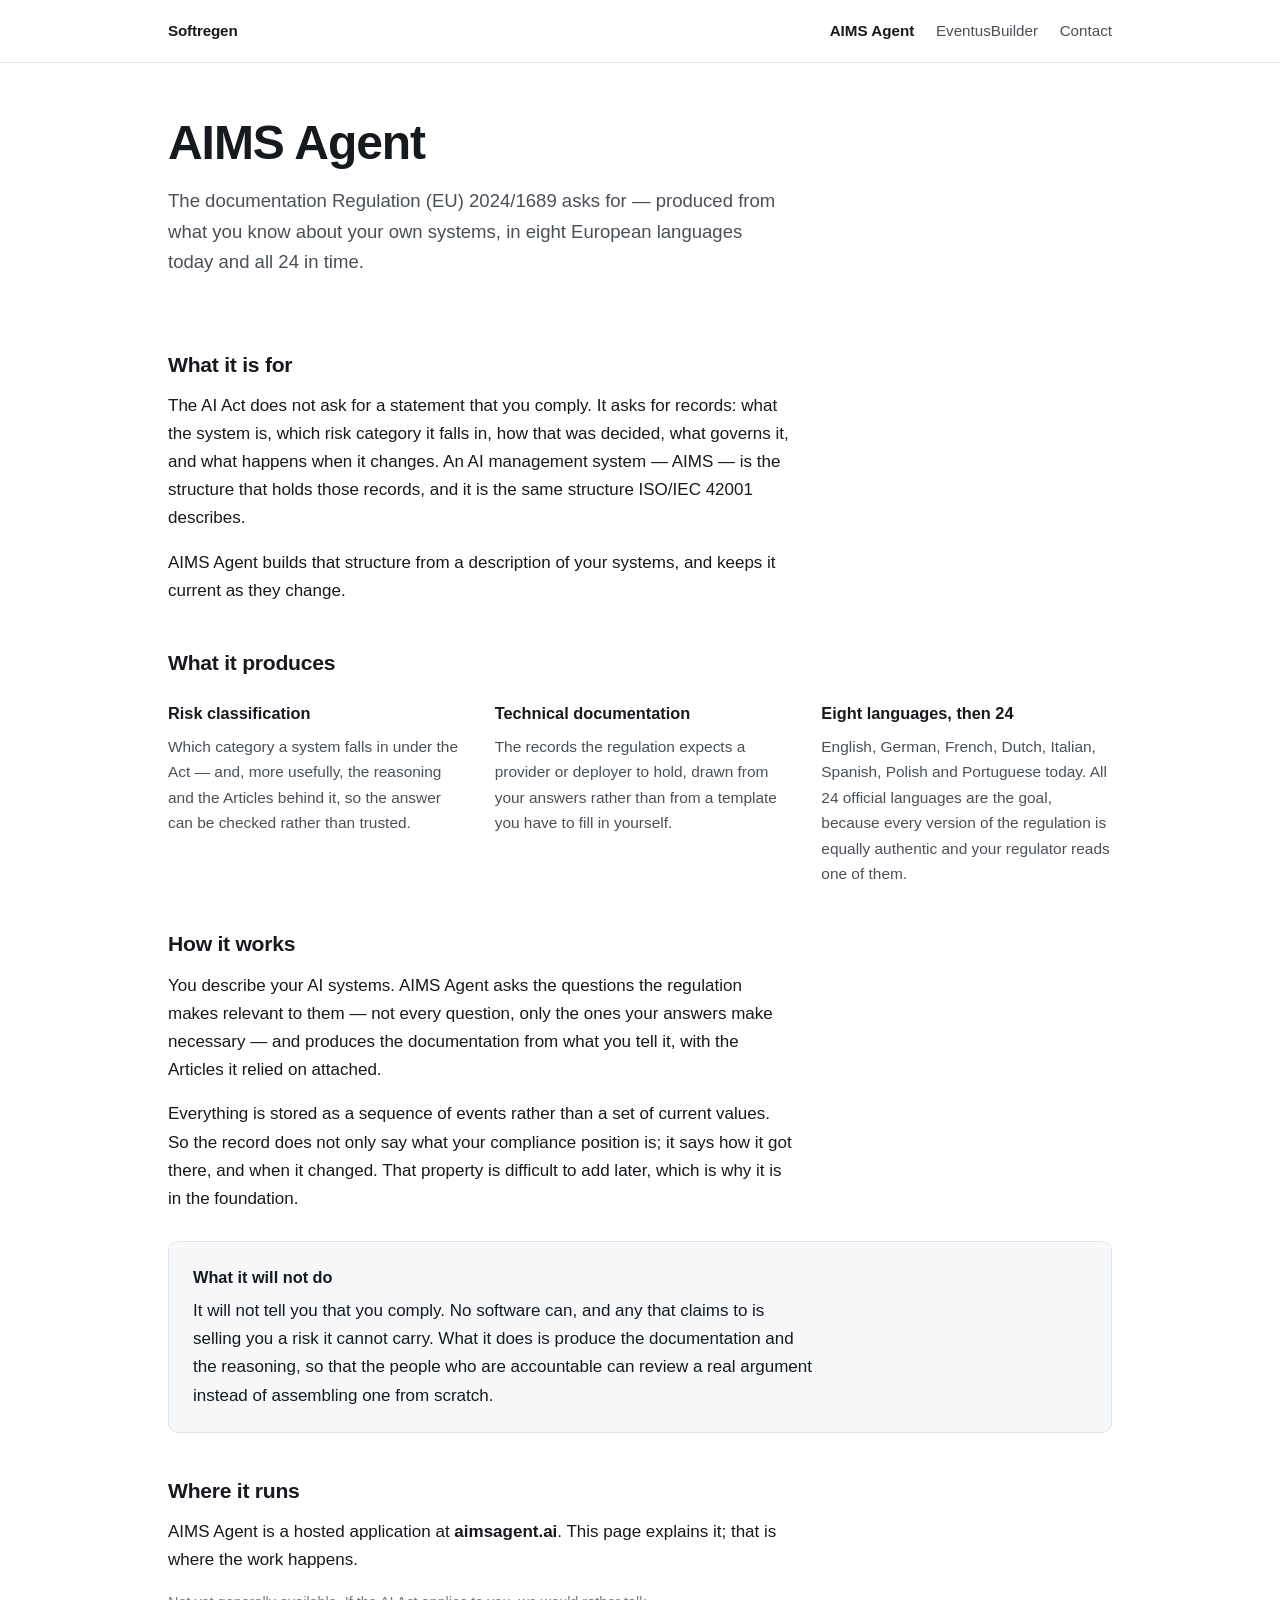
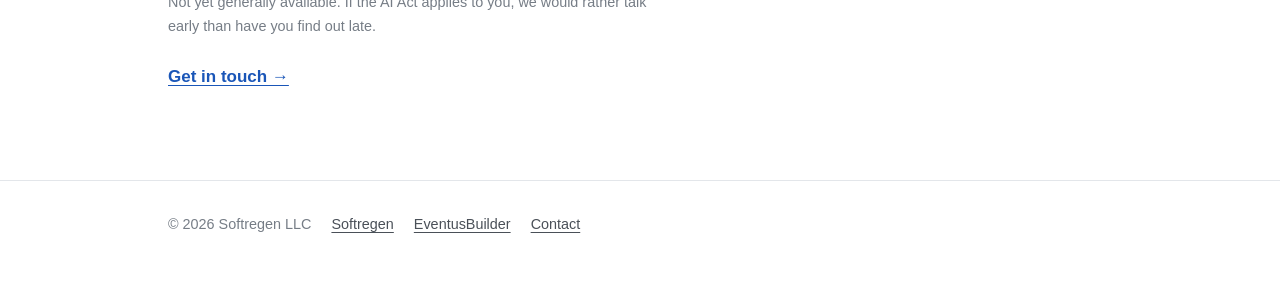
==== aims/index.html @ fa4140e0 "feat: the four static pages for softregen.com Plain HTML and one stylesheet. No build step, no depen" ====
<!doctype html>
<html lang="en">
<head>
<meta charset="utf-8">
<meta name="viewport" content="width=device-width, initial-scale=1">
<title>AIMS Agent — EU AI Act compliance documentation | Softregen</title>
<meta name="description" content="AIMS Agent produces the documentation Regulation (EU) 2024/1689 asks for — risk classification, technical documentation and AI management system records — in eight European languages, with all 24 to follow.">
<link rel="stylesheet" href="/style.css">
</head>
<body>

<header class="site">
  <div class="wrap">
    <a class="brand" href="/">Softregen</a>
    <nav>
      <a href="/aims/" aria-current="page">AIMS Agent</a>
      <a href="/eventus/">EventusBuilder</a>
      <a href="/contact/">Contact</a>
    </nav>
  </div>
</header>

<main>
  <div class="wrap">

    <section class="hero">
      <h1>AIMS Agent</h1>
      <p class="lede">
        The documentation Regulation (EU) 2024/1689 asks for — produced from what you know about your
        own systems, in eight European languages today and all 24 in time.
      </p>
    </section>

    <h2>What it is for</h2>

    <p>
      The AI Act does not ask for a statement that you comply. It asks for records: what the system is,
      which risk category it falls in, how that was decided, what governs it, and what happens when it
      changes. An AI management system — AIMS — is the structure that holds those records, and it is
      the same structure ISO/IEC 42001 describes.
    </p>

    <p>
      AIMS Agent builds that structure from a description of your systems, and keeps it current as they
      change.
    </p>

    <h2>What it produces</h2>

    <div class="grid">
      <div>
        <h3>Risk classification</h3>
        <p>
          Which category a system falls in under the Act — and, more usefully, the reasoning and the
          Articles behind it, so the answer can be checked rather than trusted.
        </p>
      </div>
      <div>
        <h3>Technical documentation</h3>
        <p>
          The records the regulation expects a provider or deployer to hold, drawn from your answers
          rather than from a template you have to fill in yourself.
        </p>
      </div>
      <div>
        <h3>Eight languages, then 24</h3>
        <p>
          English, German, French, Dutch, Italian, Spanish, Polish and Portuguese today. All 24 official
          languages are the goal, because every version of the regulation is equally authentic and your
          regulator reads one of them.
        </p>
      </div>
    </div>

    <h2>How it works</h2>

    <p>
      You describe your AI systems. AIMS Agent asks the questions the regulation makes relevant to
      them — not every question, only the ones your answers make necessary — and produces the
      documentation from what you tell it, with the Articles it relied on attached.
    </p>

    <p>
      Everything is stored as a sequence of events rather than a set of current values. So the record
      does not only say what your compliance position is; it says how it got there, and when it
      changed. That property is difficult to add later, which is why it is in the foundation.
    </p>

    <div class="panel">
      <h3>What it will not do</h3>
      <p>
        It will not tell you that you comply. No software can, and any that claims to is selling you a
        risk it cannot carry. What it does is produce the documentation and the reasoning, so that the
        people who are accountable can review a real argument instead of assembling one from scratch.
      </p>
    </div>

    <h2>Where it runs</h2>

    <p>
      AIMS Agent is a hosted application at <strong>aimsagent.ai</strong>. This page explains it; that
      is where the work happens.
    </p>

    <p class="note">
      Not yet generally available. If the AI Act applies to you, we would rather talk early than have
      you find out late.
    </p>

    <p><a class="cta" href="/contact/">Get in touch →</a></p>

  </div>
</main>

<footer class="site">
  <div class="wrap">
    <span>© 2026 Softregen LLC</span>
    <a href="/">Softregen</a>
    <a href="/eventus/">EventusBuilder</a>
    <a href="/contact/">Contact</a>
  </div>
</footer>

</body>
</html>
---- style.css ----
/* Softregen — one stylesheet, no build step, no external requests. */

:root {
  --ink:        #16191d;
  --ink-soft:   #4a5058;
  --ink-faint:  #767d86;
  --rule:       #e3e6ea;
  --bg:         #ffffff;
  --bg-soft:    #f7f8fa;
  --accent:     #1a56b8;
  --accent-ink: #0f3d88;
  --max:        62rem;
}

@media (prefers-color-scheme: dark) {
  :root {
    --ink:        #e8eaed;
    --ink-soft:   #b3b9c2;
    --ink-faint:  #868d97;
    --rule:       #2b3037;
    --bg:         #14171a;
    --bg-soft:    #1b1f23;
    --accent:     #6ba3f5;
    --accent-ink: #9dc3ff;
  }
}

*, *::before, *::after { box-sizing: border-box; }

html { -webkit-text-size-adjust: 100%; }

body {
  margin: 0;
  background: var(--bg);
  color: var(--ink);
  font: 400 17px/1.65 -apple-system, BlinkMacSystemFont, "Segoe UI", Roboto,
        "Helvetica Neue", Arial, sans-serif;
  font-feature-settings: "kern" 1;
}

.wrap { max-width: var(--max); margin: 0 auto; padding: 0 1.5rem; }

/* ---- header ---- */

header.site {
  border-bottom: 1px solid var(--rule);
  padding: 1.15rem 0;
  font-size: 0.95rem;
}
header.site .wrap { display: flex; align-items: baseline; gap: 1.5rem; flex-wrap: wrap; }
header.site a { text-decoration: none; color: var(--ink-soft); }
header.site a:hover { color: var(--accent); }
header.site .brand { font-weight: 650; color: var(--ink); letter-spacing: -0.01em; margin-right: auto; }
header.site nav { display: flex; gap: 1.35rem; flex-wrap: wrap; }
header.site nav a[aria-current="page"] { color: var(--ink); font-weight: 600; }

/* ---- type ---- */

h1 {
  font-size: clamp(1.9rem, 1.3rem + 2.4vw, 3rem);
  line-height: 1.15;
  letter-spacing: -0.022em;
  font-weight: 680;
  margin: 0 0 1rem;
  max-width: 24ch;
}
h2 {
  font-size: 1.32rem;
  line-height: 1.3;
  letter-spacing: -0.012em;
  font-weight: 650;
  margin: 2.75rem 0 0.85rem;
}
h3 { font-size: 1.02rem; font-weight: 650; margin: 1.75rem 0 0.4rem; }

p { margin: 0 0 1.05rem; max-width: 66ch; }
.lede { font-size: 1.16rem; color: var(--ink-soft); max-width: 60ch; }

a { color: var(--accent); text-underline-offset: 0.18em; }
a:hover { color: var(--accent-ink); }

strong { font-weight: 640; }
code { font-family: ui-monospace, SFMono-Regular, Menlo, Consolas, monospace; font-size: 0.88em; }

/* ---- layout pieces ---- */

main { padding: 3.25rem 0 4.5rem; }

.hero { padding-bottom: 0.75rem; }

.grid {
  display: grid;
  grid-template-columns: repeat(auto-fit, minmax(15.5rem, 1fr));
  gap: 1.5rem 2.25rem;
  margin: 1.5rem 0 0;
}
.grid h3 { margin-top: 0; }
.grid p { font-size: 0.965rem; color: var(--ink-soft); margin-bottom: 0; }

.panel {
  background: var(--bg-soft);
  border: 1px solid var(--rule);
  border-radius: 10px;
  padding: 1.4rem 1.5rem;
  margin: 1.75rem 0;
}
.panel > :last-child { margin-bottom: 0; }
.panel h3 { margin-top: 0; }

ul.plain { list-style: none; padding: 0; margin: 1rem 0; max-width: 66ch; }
ul.plain li { padding: 0.55rem 0; border-top: 1px solid var(--rule); }
ul.plain li:first-child { border-top: none; }

dl.facts { margin: 1.5rem 0; display: grid; grid-template-columns: auto 1fr; gap: 0.55rem 1.5rem; max-width: 46rem; }
dl.facts dt { color: var(--ink-faint); font-size: 0.9rem; white-space: nowrap; }
dl.facts dd { margin: 0; font-size: 0.95rem; }

.cta { display: inline-block; margin-top: 0.5rem; font-weight: 600; }

.note { font-size: 0.9rem; color: var(--ink-faint); max-width: 60ch; }

/* ---- footer ---- */

footer.site {
  border-top: 1px solid var(--rule);
  padding: 2rem 0 3rem;
  font-size: 0.9rem;
  color: var(--ink-faint);
}
footer.site .wrap { display: flex; gap: 1.25rem; flex-wrap: wrap; align-items: baseline; }
footer.site a { color: var(--ink-soft); }
footer.site .spacer { margin-left: auto; }

@media (max-width: 34rem) {
  body { font-size: 16px; }
  main { padding: 2.25rem 0 3rem; }
  dl.facts { grid-template-columns: 1fr; gap: 0.15rem; }
  dl.facts dd { margin-bottom: 0.7rem; }
}
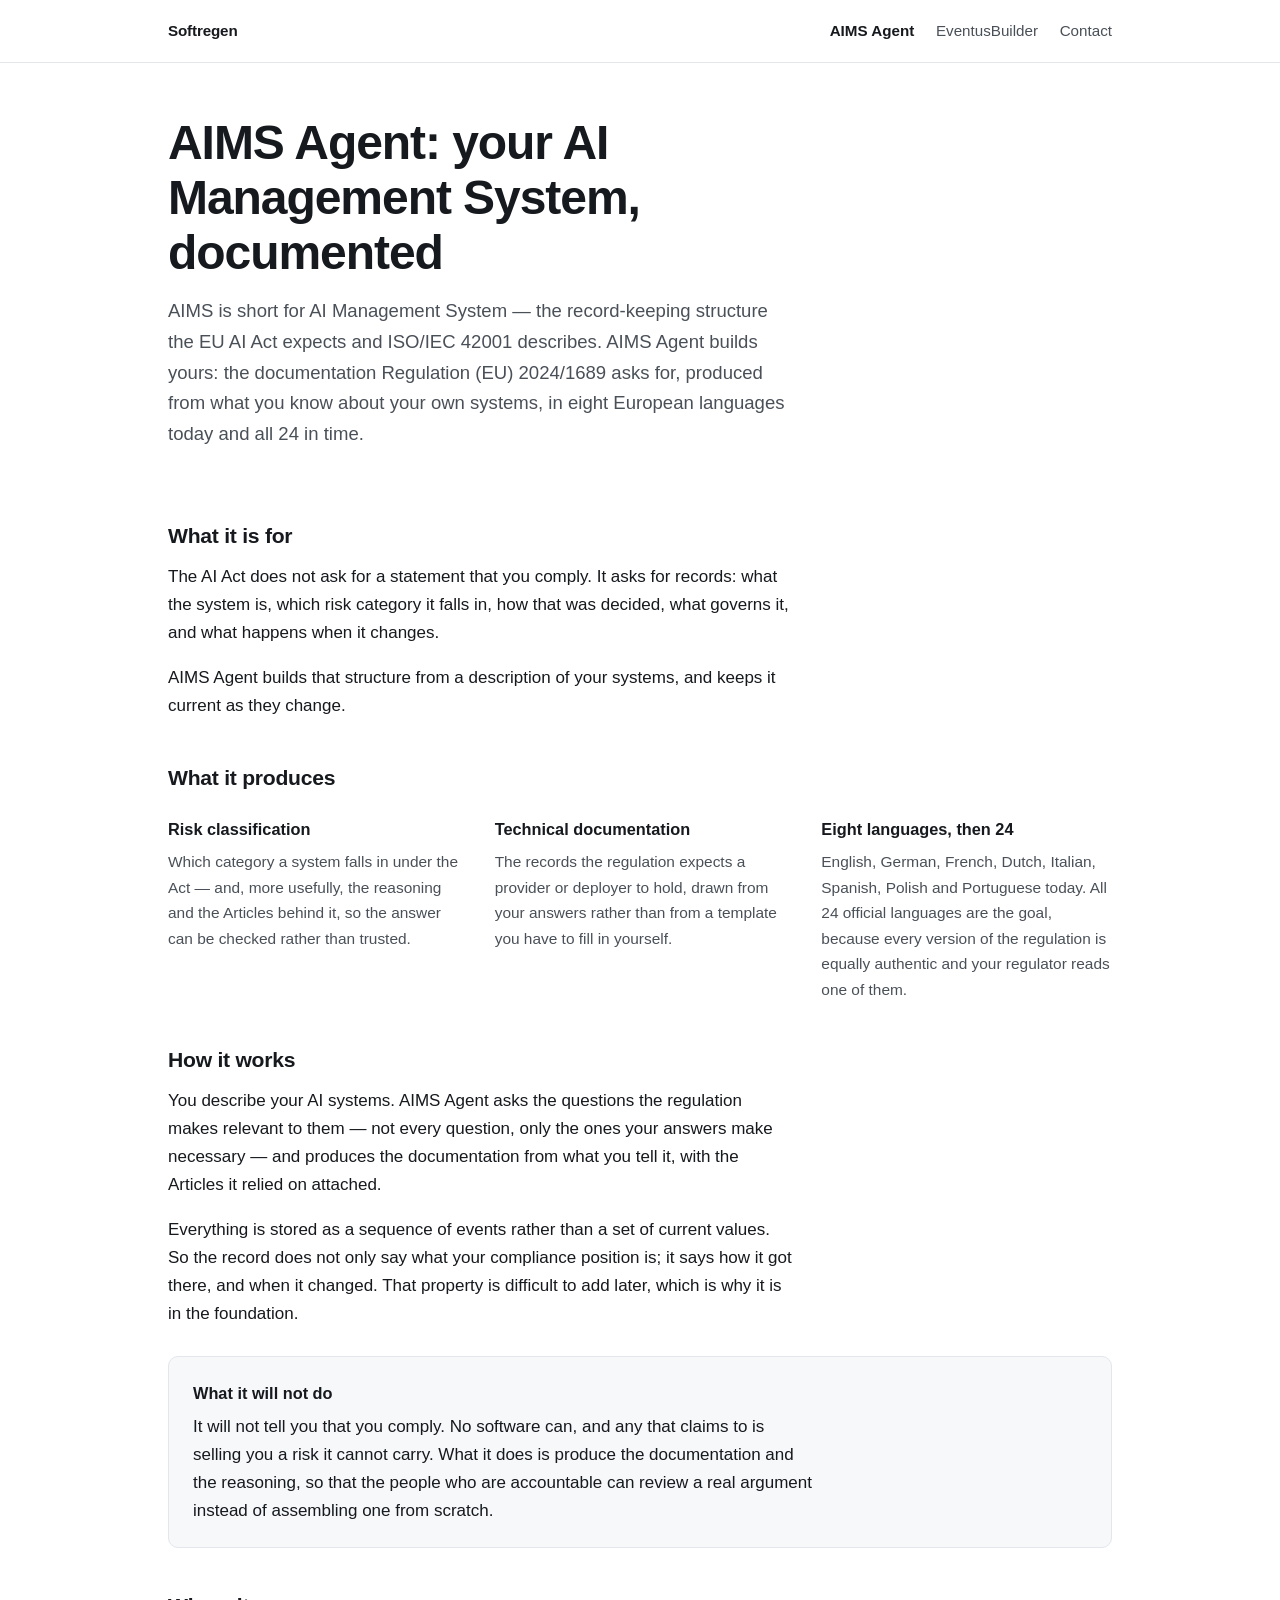
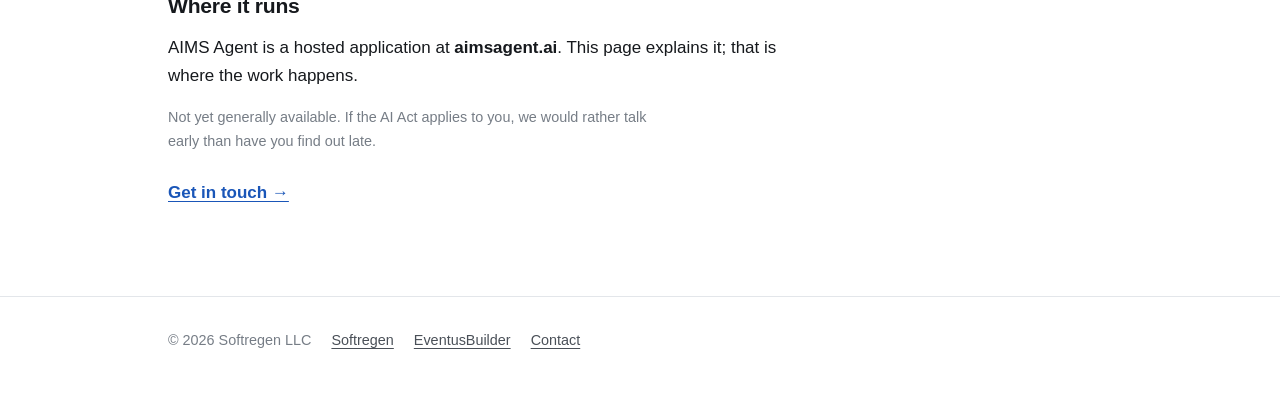
==== commit 00eaa278: "copy: expand AIMS on first use, drop a claim that expires on 1 January From a marketing review of th" ====
--- a/aims/index.html
+++ b/aims/index.html
@@ -3,7 +3,7 @@
 <head>
 <meta charset="utf-8">
 <meta name="viewport" content="width=device-width, initial-scale=1">
-<title>AIMS Agent — EU AI Act compliance documentation | Softregen</title>
+<title>AIMS Agent — AI Management System documentation for the EU AI Act | Softregen</title>
 <meta name="description" content="AIMS Agent produces the documentation Regulation (EU) 2024/1689 asks for — risk classification, technical documentation and AI management system records — in eight European languages, with all 24 to follow.">
 <link rel="stylesheet" href="/style.css">
 </head>
@@ -24,10 +24,12 @@
   <div class="wrap">
 
     <section class="hero">
-      <h1>AIMS Agent</h1>
+      <h1>AIMS Agent: your AI Management System, documented</h1>
       <p class="lede">
-        The documentation Regulation (EU) 2024/1689 asks for — produced from what you know about your
-        own systems, in eight European languages today and all 24 in time.
+        AIMS is short for AI Management System — the record-keeping structure the EU AI Act expects and
+        ISO/IEC 42001 describes. AIMS Agent builds yours: the documentation Regulation (EU) 2024/1689
+        asks for, produced from what you know about your own systems, in eight European languages today
+        and all 24 in time.
       </p>
     </section>
 
@@ -36,8 +38,7 @@
     <p>
       The AI Act does not ask for a statement that you comply. It asks for records: what the system is,
       which risk category it falls in, how that was decided, what governs it, and what happens when it
-      changes. An AI management system — AIMS — is the structure that holds those records, and it is
-      the same structure ISO/IEC 42001 describes.
+      changes.
     </p>
 
     <p>
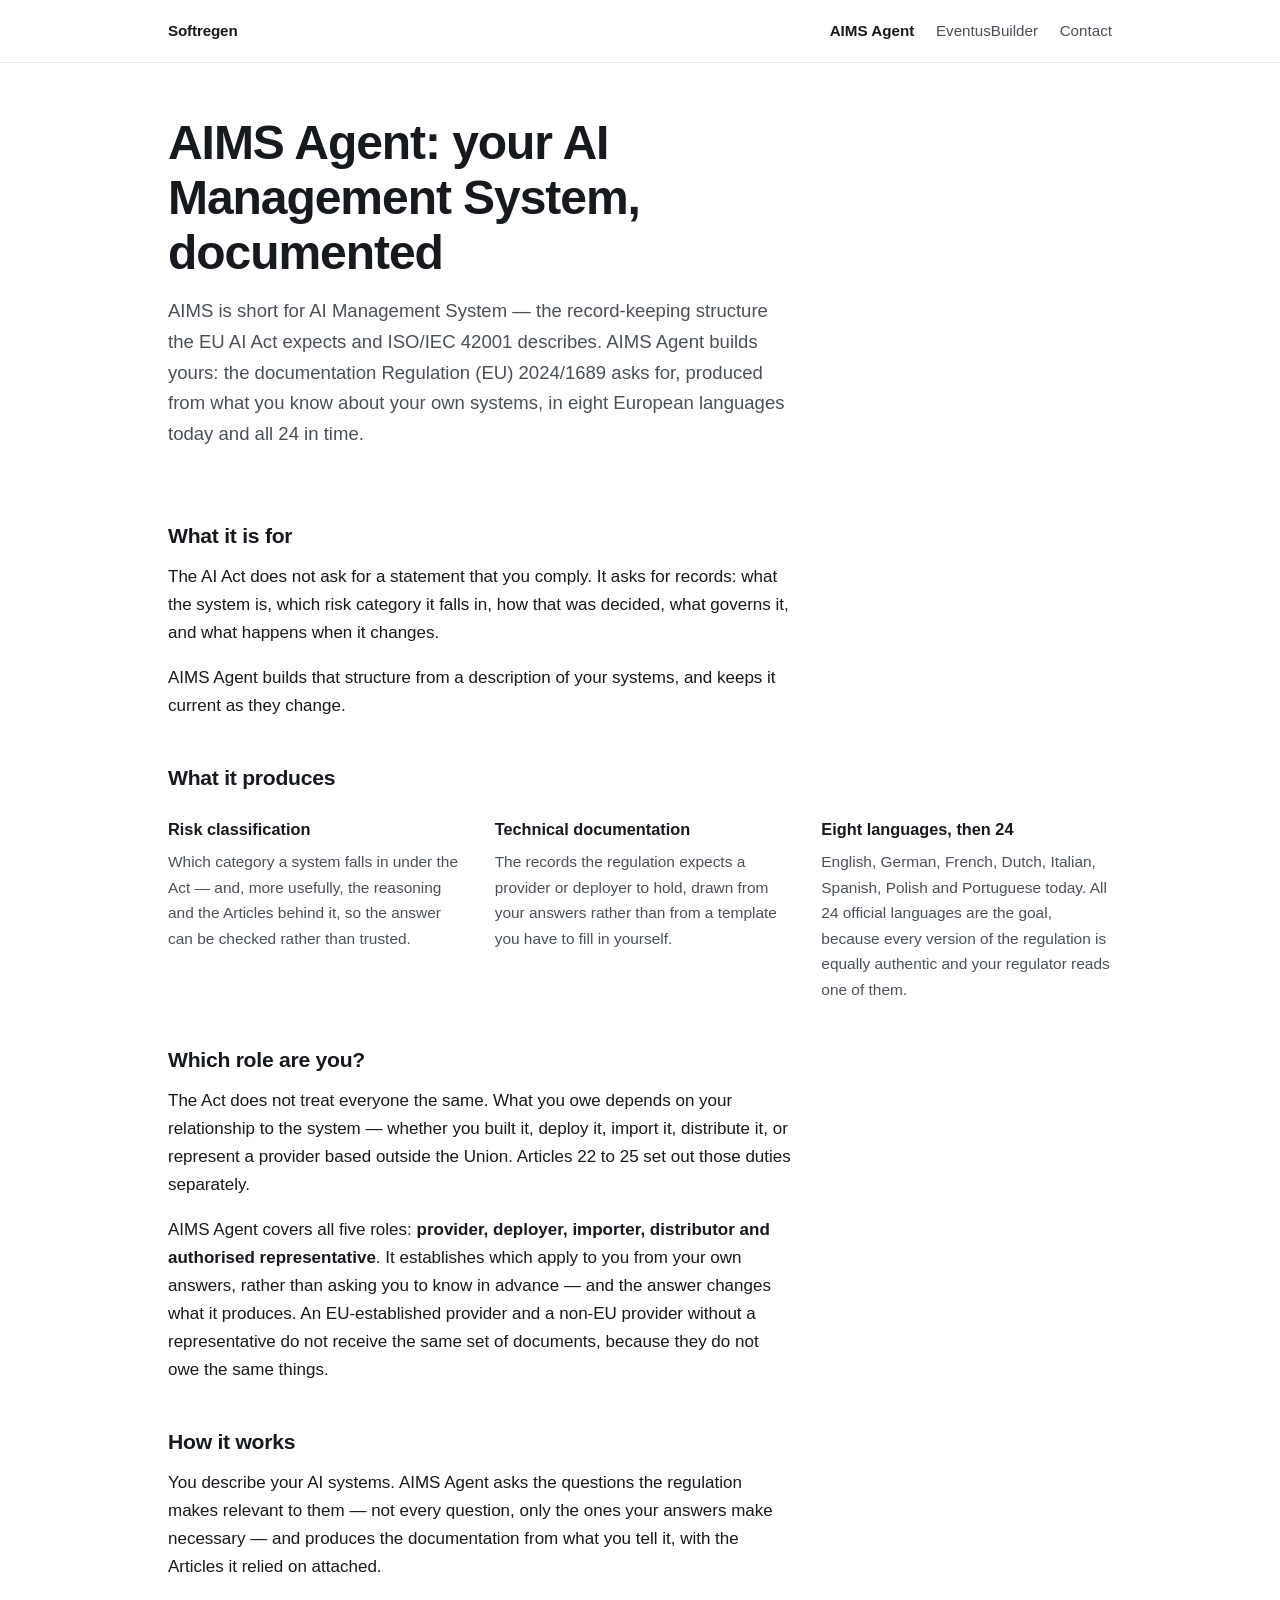
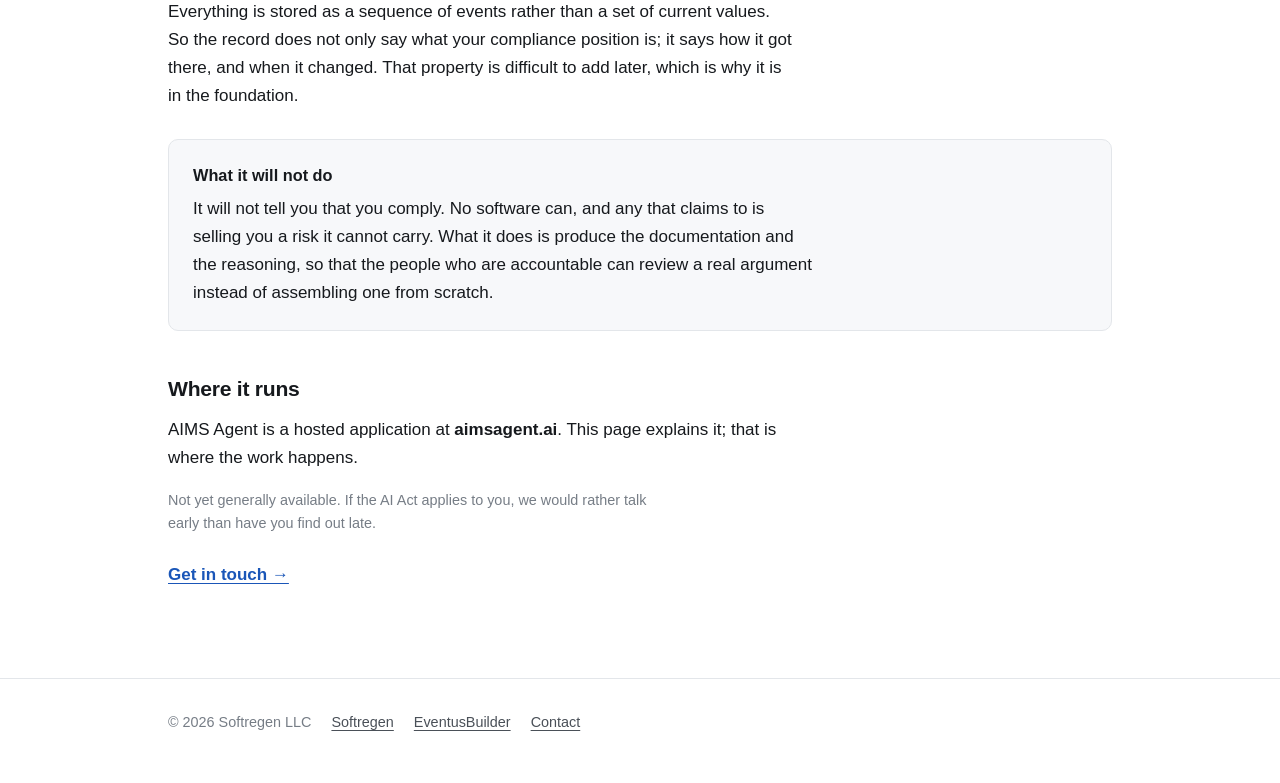
==== commit b0250966: "copy: sharper headline, jurisdiction, and which operator role the product serves Three operator deci" ====
--- a/aims/index.html
+++ b/aims/index.html
@@ -73,6 +73,22 @@
       </div>
     </div>
 
+    <h2>Which role are you?</h2>
+
+    <p>
+      The Act does not treat everyone the same. What you owe depends on your relationship to the
+      system — whether you built it, deploy it, import it, distribute it, or represent a provider
+      based outside the Union. Articles 22 to 25 set out those duties separately.
+    </p>
+
+    <p>
+      AIMS Agent covers all five roles: <strong>provider, deployer, importer, distributor and
+      authorised representative</strong>. It establishes which apply to you from your own answers,
+      rather than asking you to know in advance — and the answer changes what it produces. An
+      EU-established provider and a non-EU provider without a representative do not receive the same
+      set of documents, because they do not owe the same things.
+    </p>
+
     <h2>How it works</h2>
 
     <p>
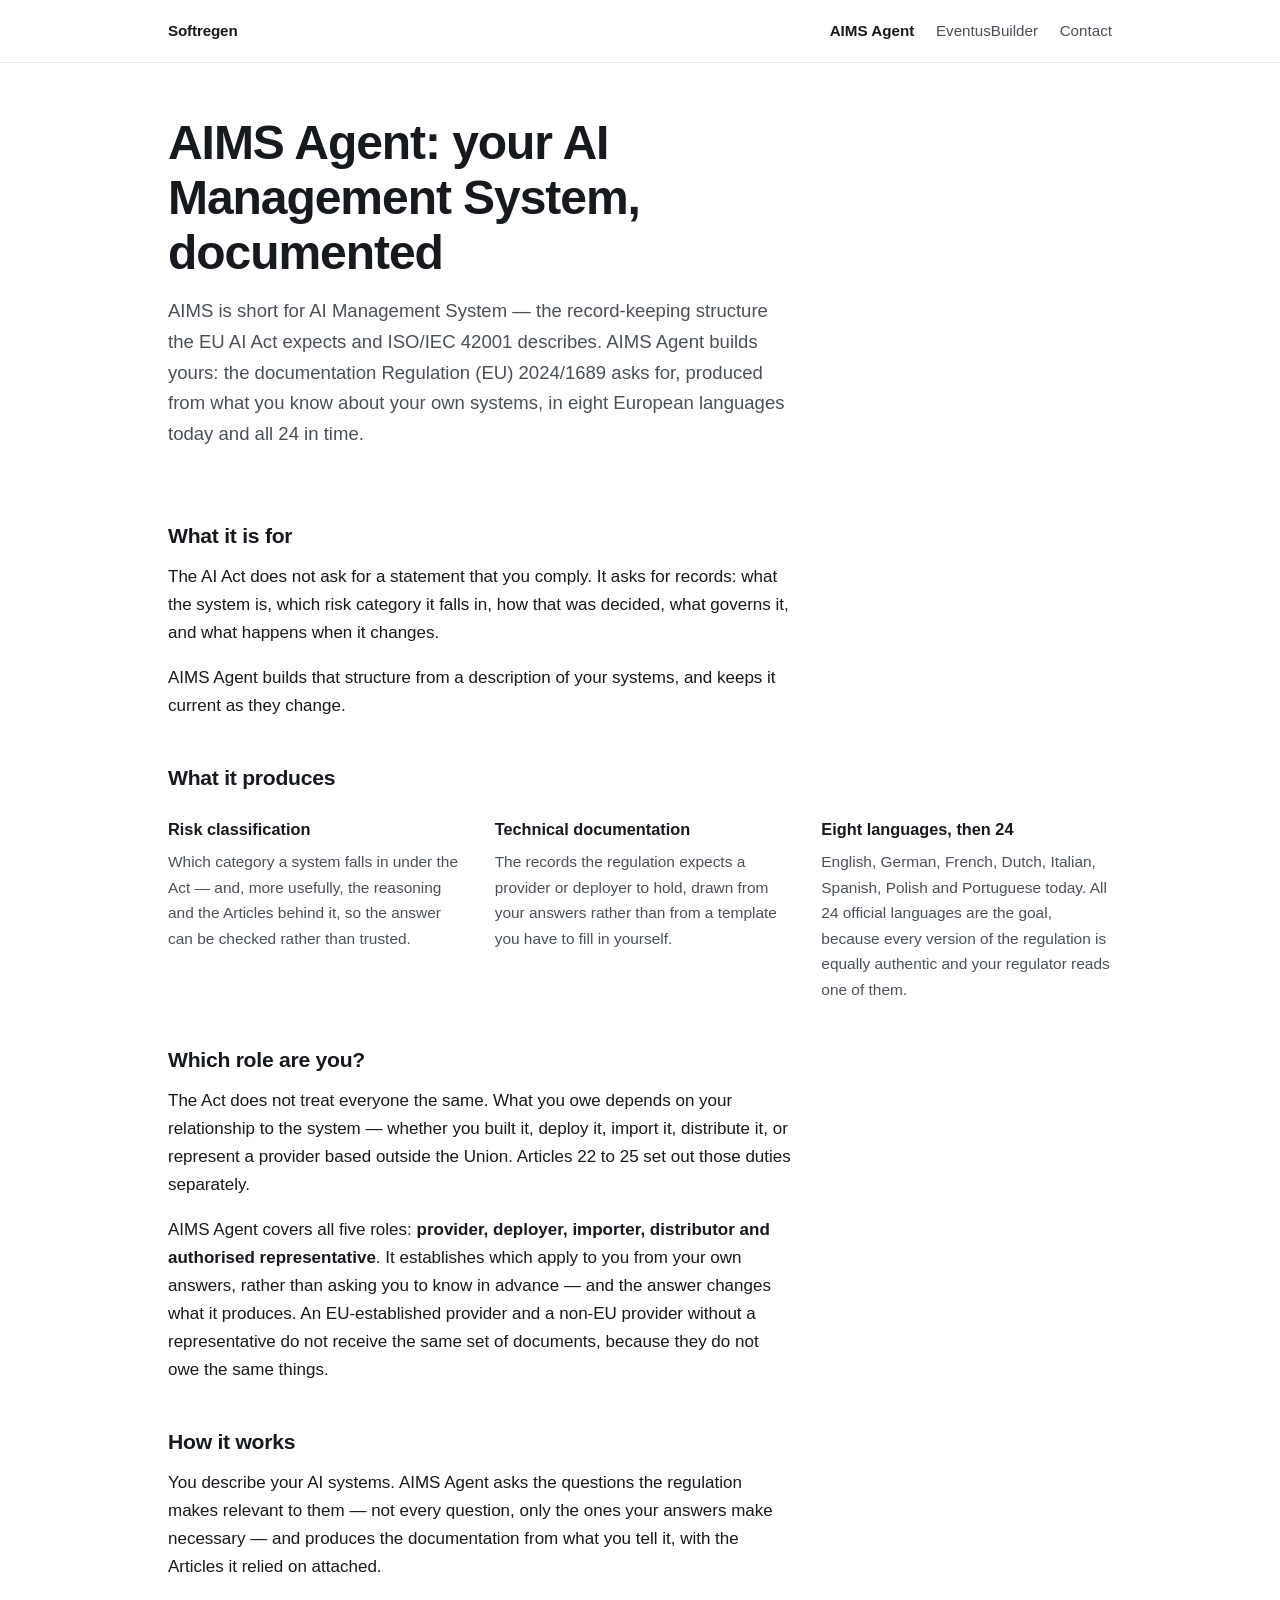
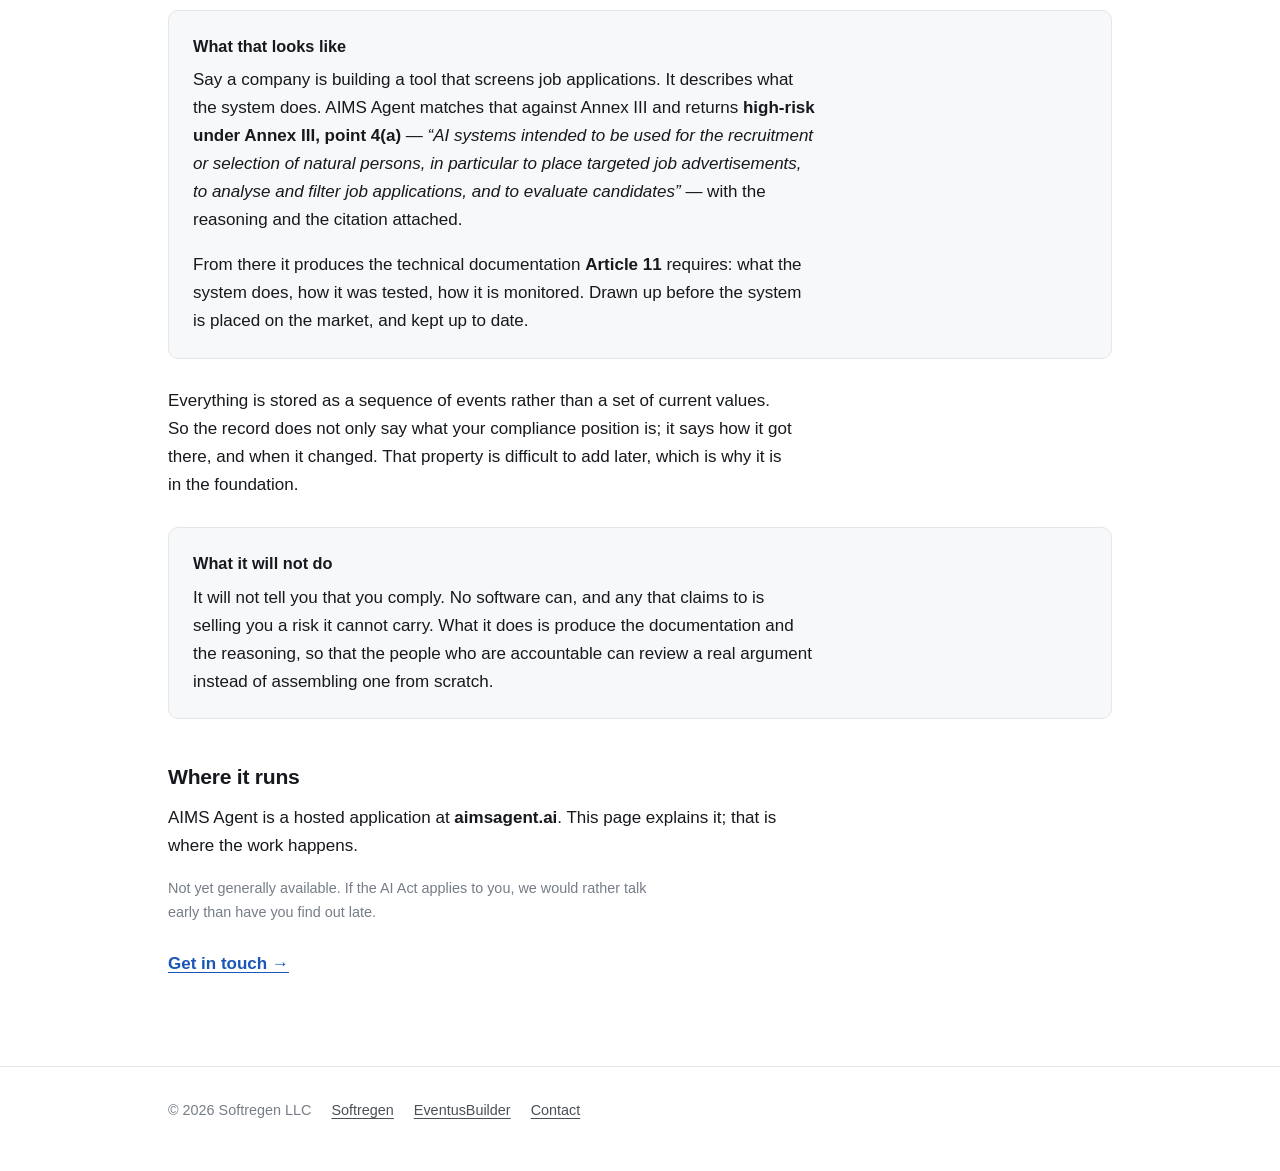
==== commit ff6e9924: "copy: add a worked example to /aims, with the citation verified against the regulation Closes the bi" ====
--- a/aims/index.html
+++ b/aims/index.html
@@ -97,6 +97,22 @@
       documentation from what you tell it, with the Articles it relied on attached.
     </p>
 
+    <div class="panel">
+      <h3>What that looks like</h3>
+      <p>
+        Say a company is building a tool that screens job applications. It describes what the system
+        does. AIMS Agent matches that against Annex III and returns <strong>high-risk under Annex III,
+        point 4(a)</strong> — <em>“AI systems intended to be used for the recruitment or selection of
+        natural persons, in particular to place targeted job advertisements, to analyse and filter job
+        applications, and to evaluate candidates”</em> — with the reasoning and the citation attached.
+      </p>
+      <p>
+        From there it produces the technical documentation <strong>Article 11</strong> requires: what
+        the system does, how it was tested, how it is monitored. Drawn up before the system is placed
+        on the market, and kept up to date.
+      </p>
+    </div>
+
     <p>
       Everything is stored as a sequence of events rather than a set of current values. So the record
       does not only say what your compliance position is; it says how it got there, and when it
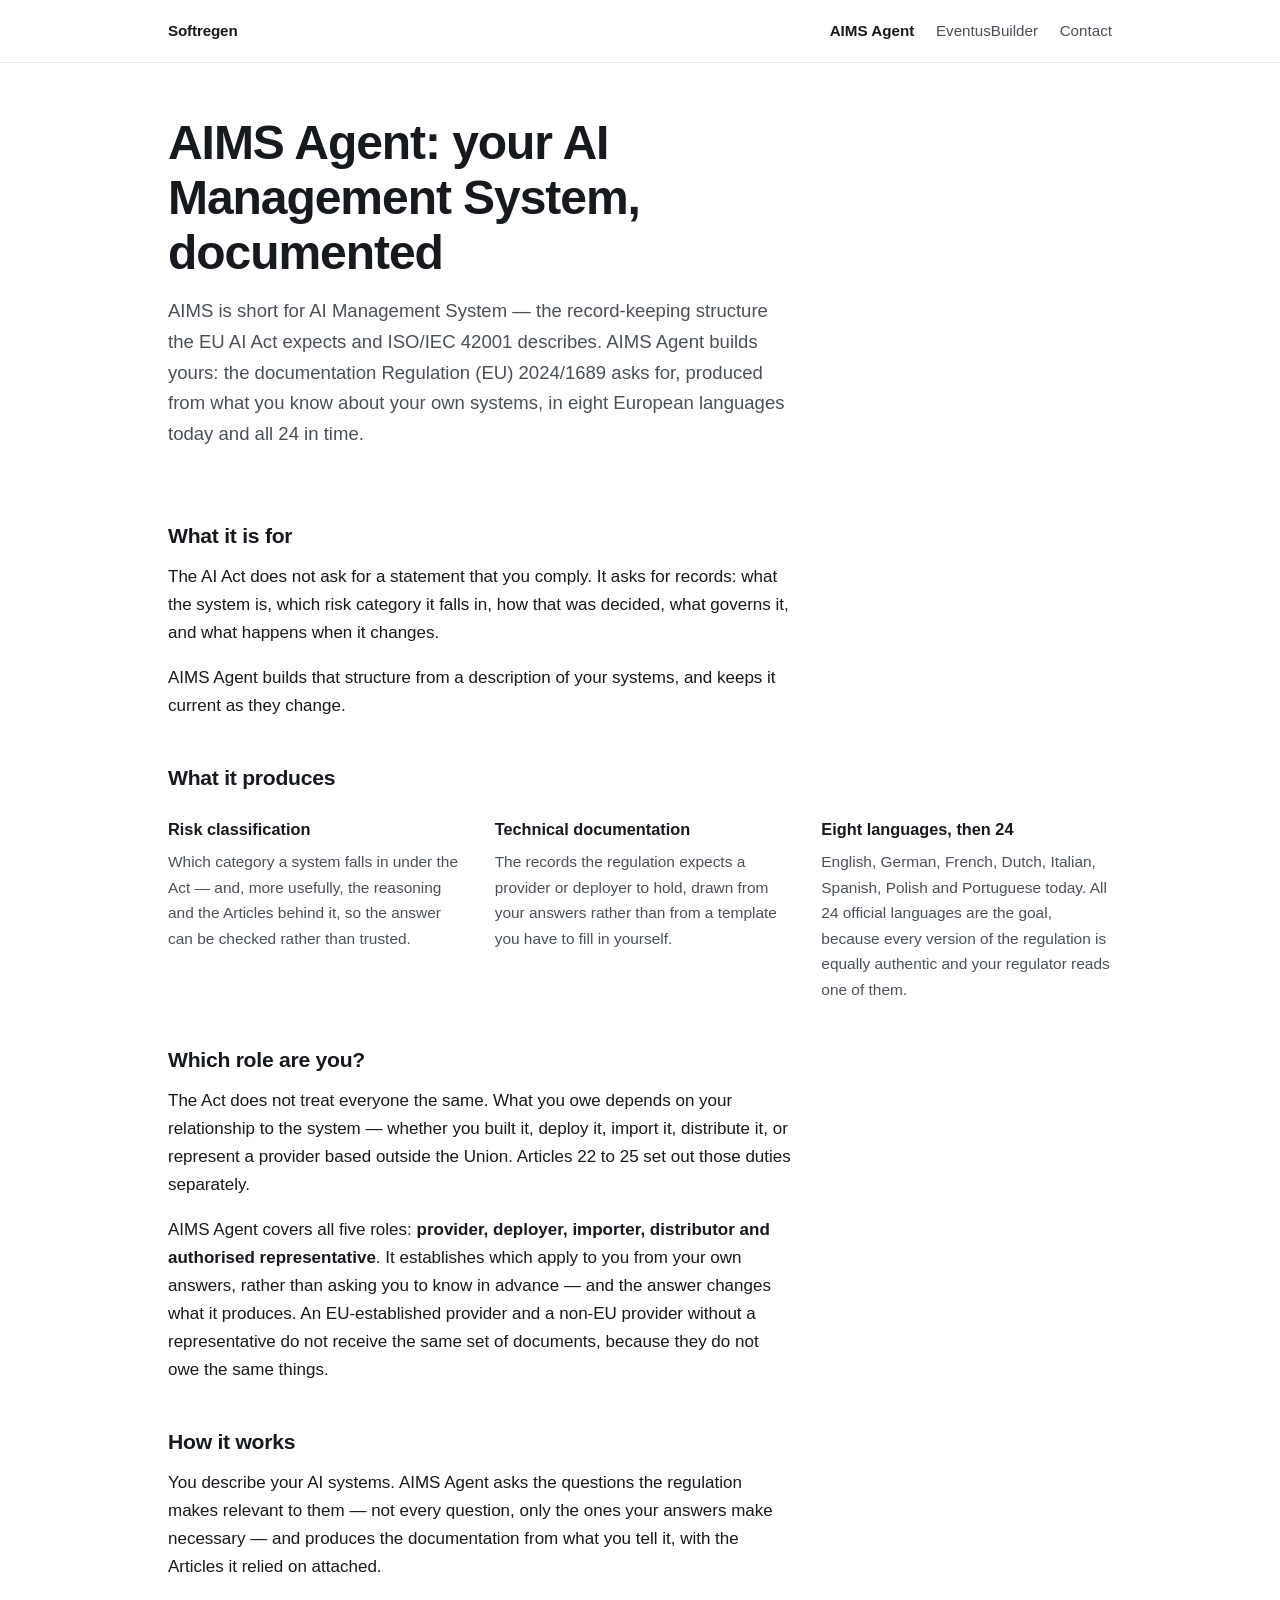
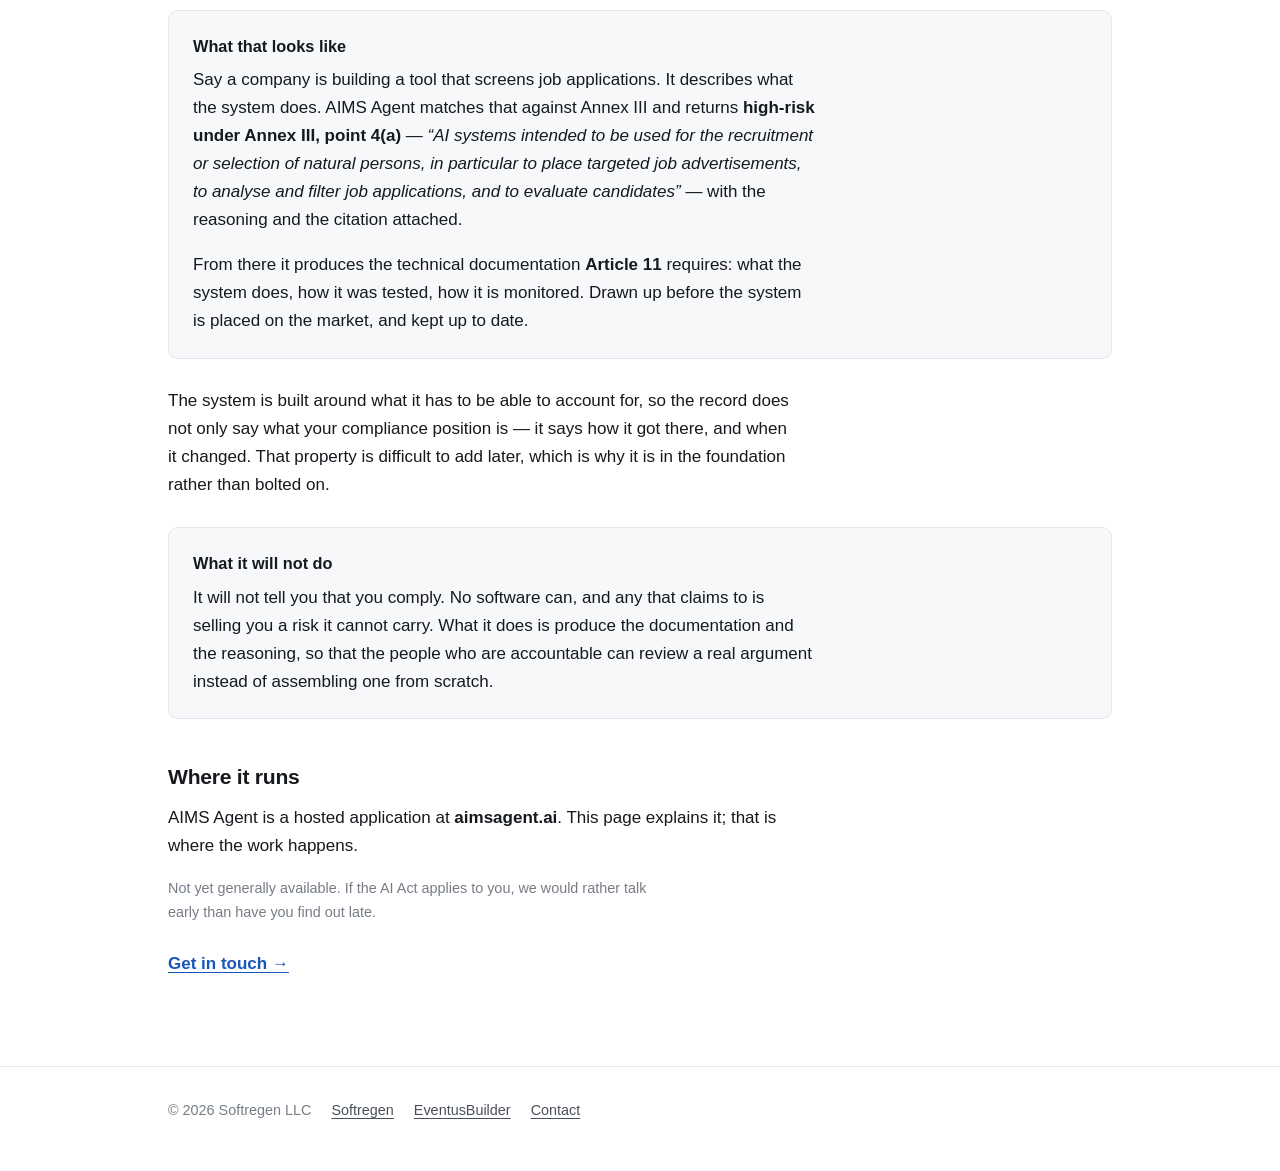
==== commit 7b53c9dd: "copy: describe EventusBuilder from event types, not from "entities are recorded" The /eventus page r" ====
--- a/aims/index.html
+++ b/aims/index.html
@@ -114,9 +114,9 @@
     </div>
 
     <p>
-      Everything is stored as a sequence of events rather than a set of current values. So the record
-      does not only say what your compliance position is; it says how it got there, and when it
-      changed. That property is difficult to add later, which is why it is in the foundation.
+      The system is built around what it has to be able to account for, so the record does not only say
+      what your compliance position is — it says how it got there, and when it changed. That property
+      is difficult to add later, which is why it is in the foundation rather than bolted on.
     </p>
 
     <div class="panel">
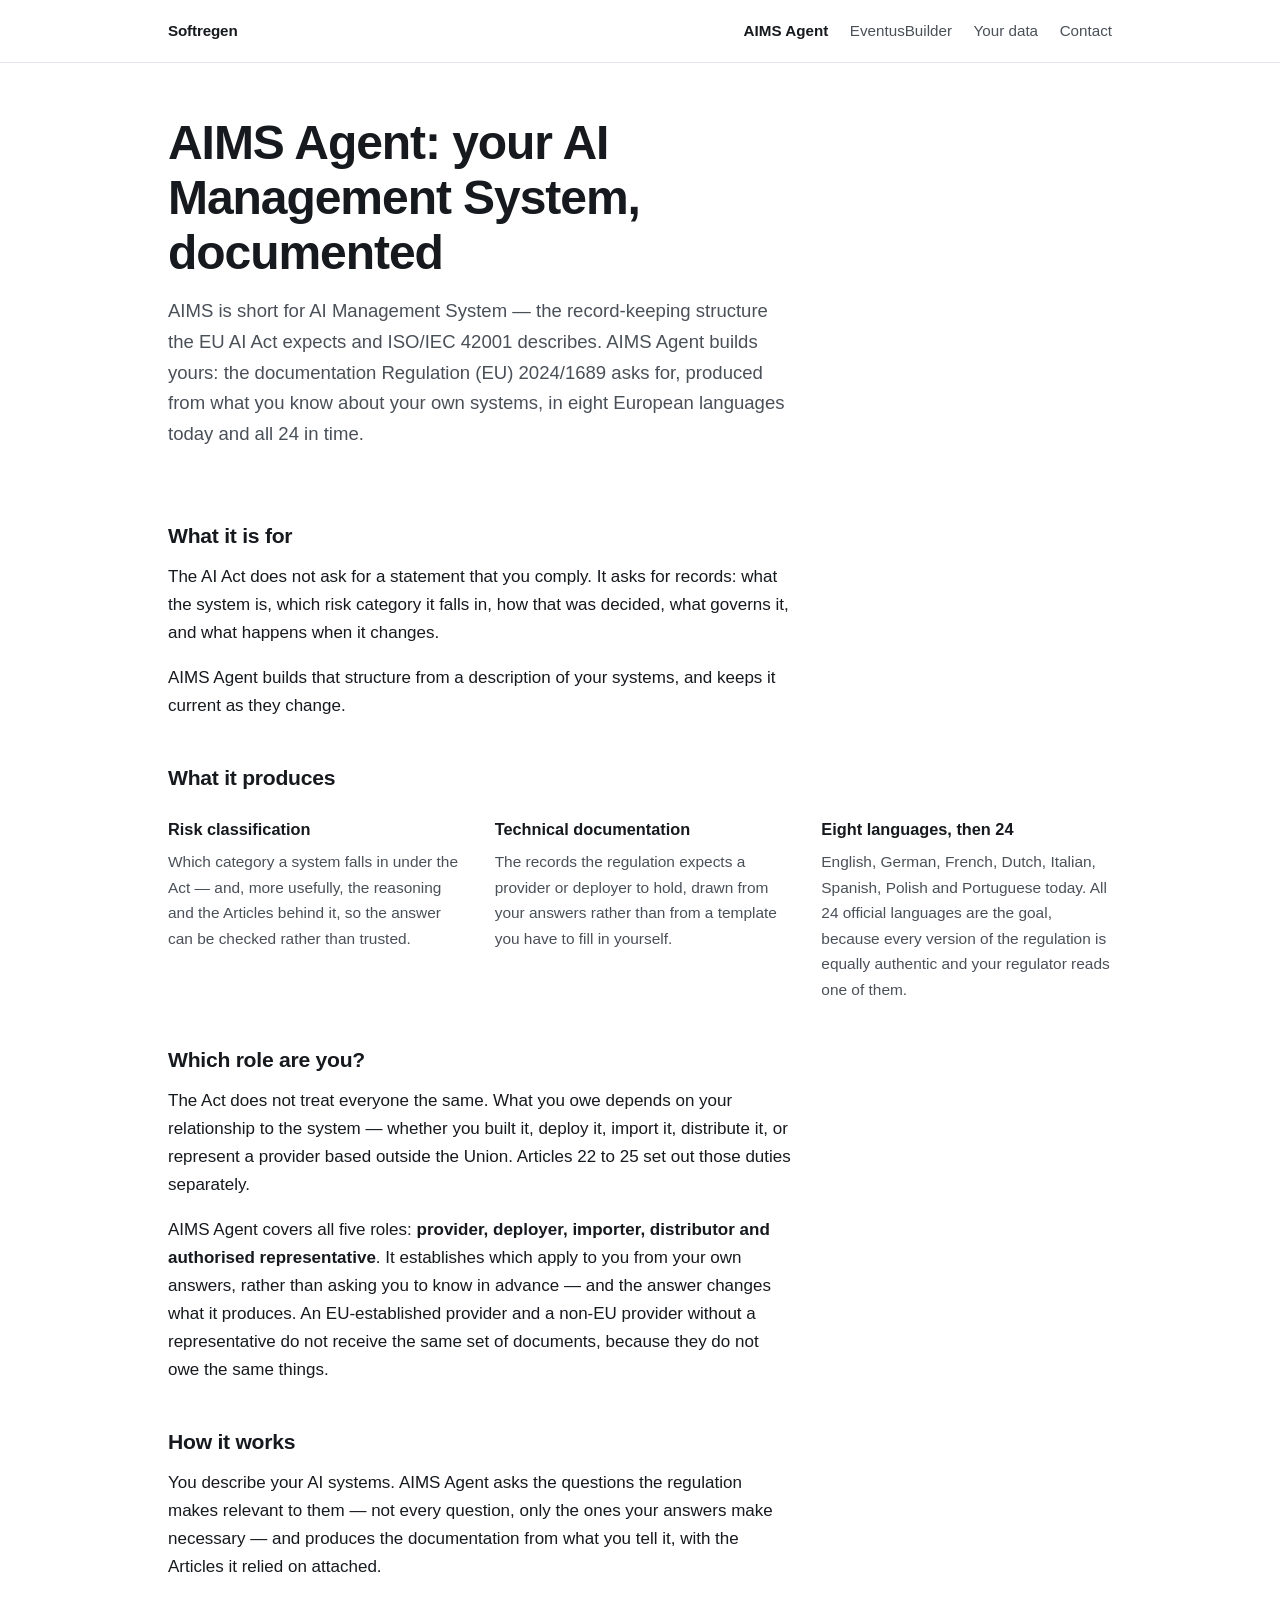
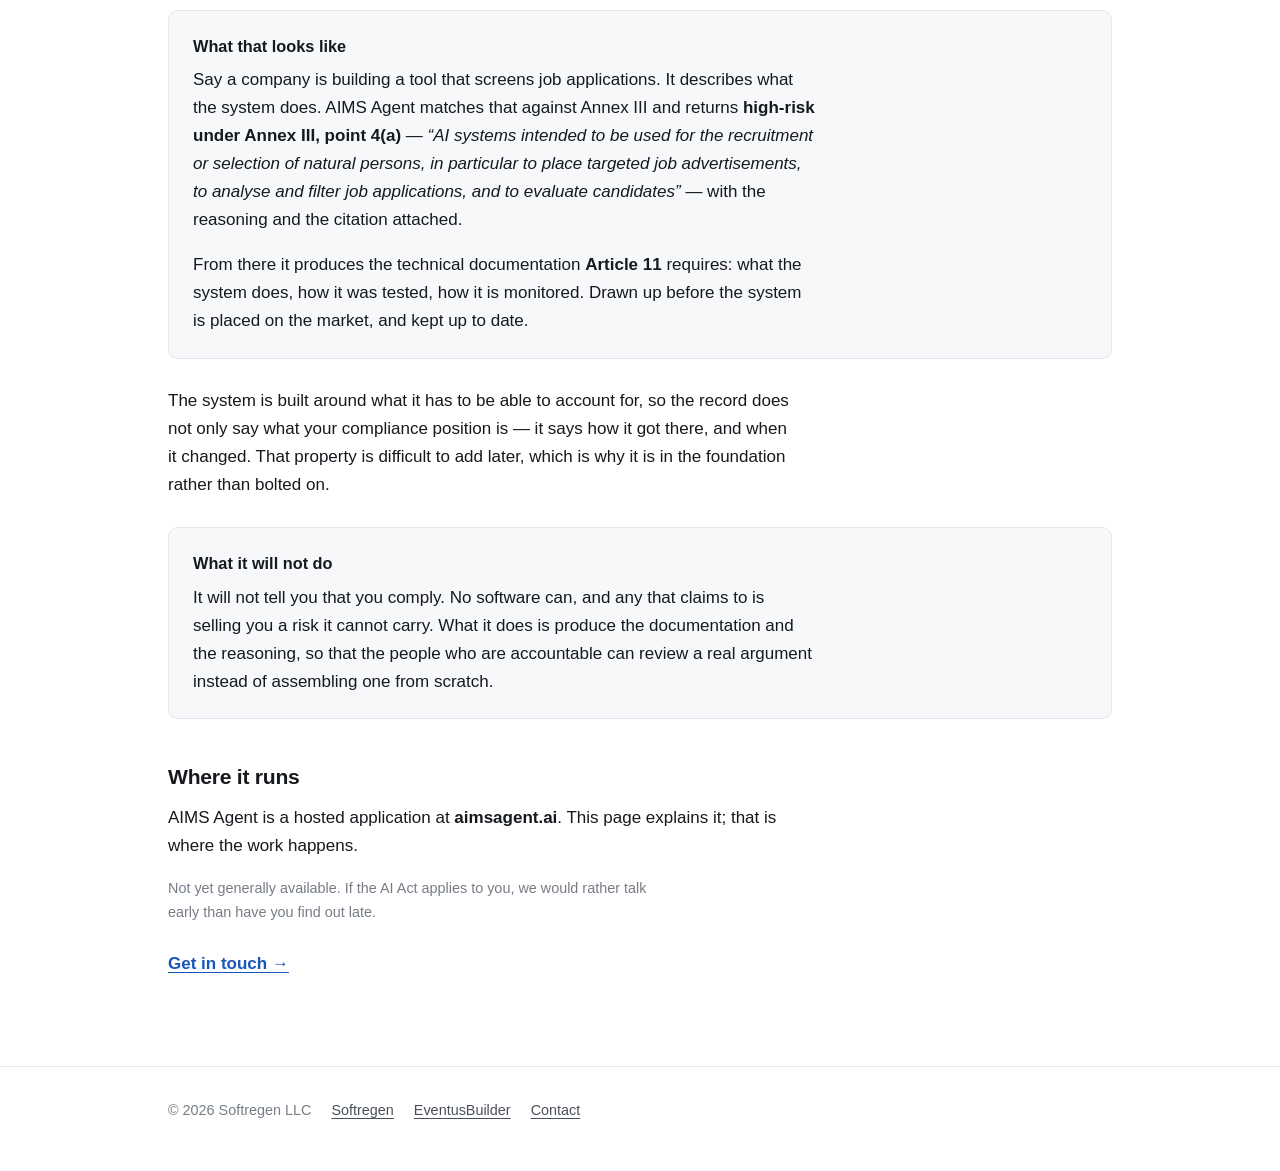
==== commit a4db3263: "feat: a page saying where customer data goes, and who sees it Closes the first of the five gaps (iss" ====
--- a/aims/index.html
+++ b/aims/index.html
@@ -15,6 +15,7 @@
     <nav>
       <a href="/aims/" aria-current="page">AIMS Agent</a>
       <a href="/eventus/">EventusBuilder</a>
+      <a href="/data/">Your data</a>
       <a href="/contact/">Contact</a>
     </nav>
   </div>
--- a/style.css
+++ b/style.css
@@ -137,3 +137,14 @@
   dl.facts { grid-template-columns: 1fr; gap: 0.15rem; }
   dl.facts dd { margin-bottom: 0.7rem; }
 }
+
+/* ---- tables ---- */
+
+.scroll { overflow-x: auto; margin: 1.25rem 0; }
+table { border-collapse: collapse; width: 100%; font-size: 0.95rem; }
+th, td { text-align: left; padding: 0.6rem 0.8rem; border-bottom: 1px solid var(--rule); vertical-align: top; }
+th {
+  font-size: 0.78rem; text-transform: uppercase; letter-spacing: 0.07em;
+  color: var(--ink-faint); font-weight: 640;
+}
+tr:last-child td { border-bottom: none; }
